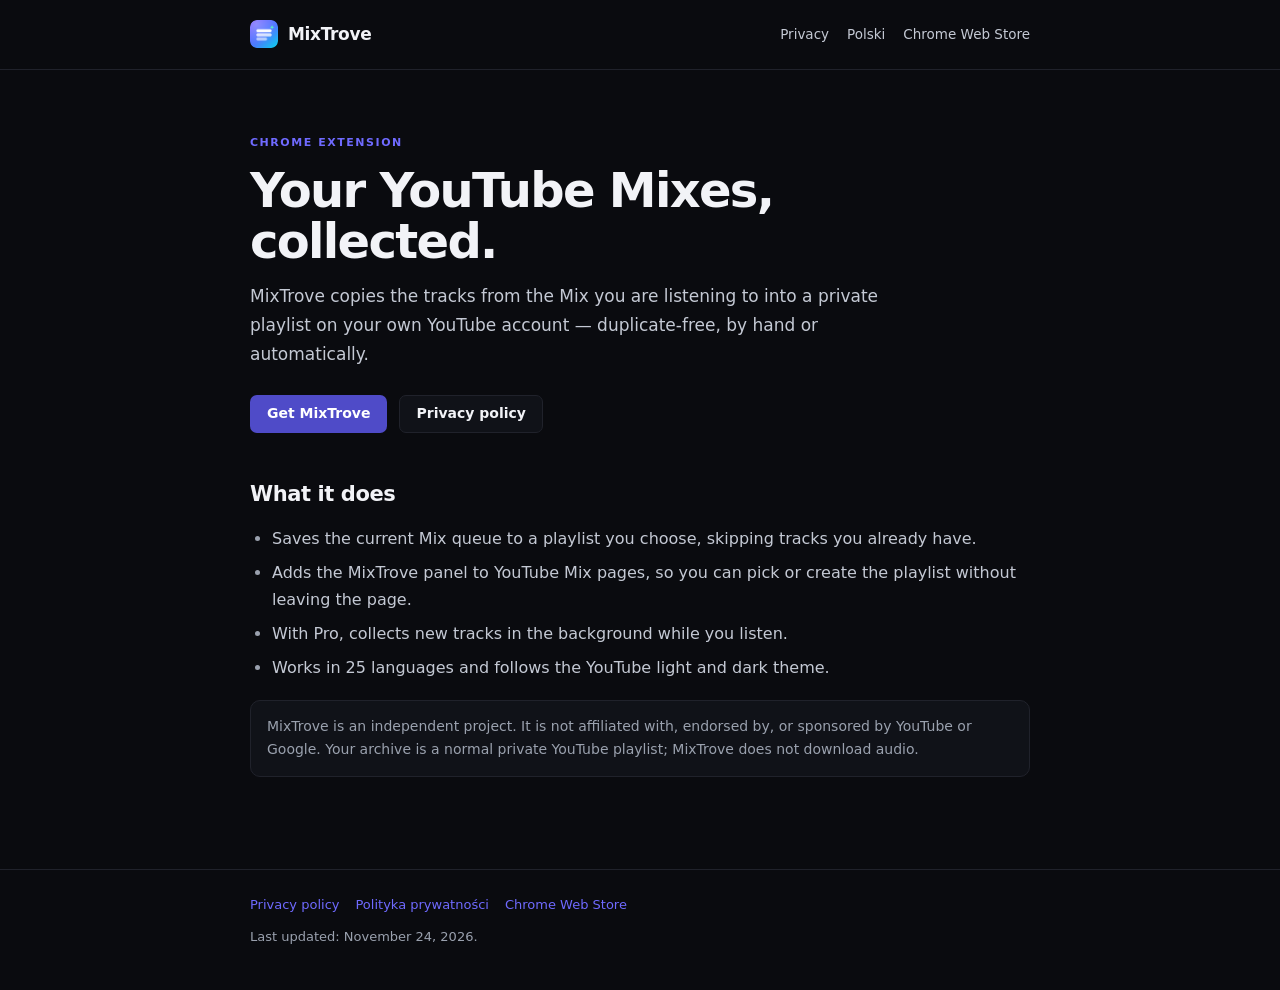
==== index.html @ 8b5be4e7 "Add MixTrove product page and privacy policy (EN/PL)" ====
<!DOCTYPE html>
<html lang="en">
<head>
  <meta charset="utf-8">
  <meta name="viewport" content="width=device-width, initial-scale=1">
  <title>MixTrove — Your YouTube Mixes, collected</title>
  <meta name="description" content="MixTrove archives tracks from YouTube Mixes into one duplicate-free private playlist on your own account, manually or automatically.">
  <meta name="theme-color" content="#0a0b0f">
  <link rel="icon" href="assets/icon-128.png">
  <link rel="stylesheet" href="assets/site.css">
</head>
<body>
  <header class="site-header">
    <div class="wrap">
      <a class="brand" href="./">
        <img src="assets/icon-128.png" alt="" width="28" height="28">
        MixTrove
      </a>
      <nav class="site-nav" aria-label="Site">
        <a href="privacy.html">Privacy</a>
        <a href="privacy-pl.html" lang="pl" hreflang="pl">Polski</a>
        <a href="https://chromewebstore.google.com/detail/amgdkimmkgfmkdnclchmcbdaafkgflih">Chrome Web Store</a>
      </nav>
    </div>
  </header>

  <main class="wrap">
    <p class="eyebrow">Chrome extension</p>
    <h1>Your YouTube Mixes, collected.</h1>
    <p class="lede">MixTrove copies the tracks from the Mix you are listening to into a private playlist on your own YouTube account — duplicate-free, by hand or automatically.</p>

    <div class="actions">
      <a class="button primary" href="https://chromewebstore.google.com/detail/amgdkimmkgfmkdnclchmcbdaafkgflih">Get MixTrove</a>
      <a class="button" href="privacy.html">Privacy policy</a>
    </div>

    <section>
      <h2>What it does</h2>
      <ul>
        <li>Saves the current Mix queue to a playlist you choose, skipping tracks you already have.</li>
        <li>Adds the MixTrove panel to YouTube Mix pages, so you can pick or create the playlist without leaving the page.</li>
        <li>With Pro, collects new tracks in the background while you listen.</li>
        <li>Works in 25 languages and follows the YouTube light and dark theme.</li>
      </ul>
      <p class="note">MixTrove is an independent project. It is not affiliated with, endorsed by, or sponsored by YouTube or Google. Your archive is a normal private YouTube playlist; MixTrove does not download audio.</p>
    </section>
  </main>

  <footer>
    <div class="wrap">
      <div class="footer-links">
        <a href="privacy.html">Privacy policy</a>
        <a href="privacy-pl.html" lang="pl">Polityka prywatności</a>
        <a href="https://chromewebstore.google.com/detail/amgdkimmkgfmkdnclchmcbdaafkgflih">Chrome Web Store</a>
      </div>
      <p>Last updated: November 24, 2026.</p>
    </div>
  </footer>
</body>
</html>
---- assets/site.css ----
:root {
  color-scheme: dark;
  --bg: #0a0b0f;
  --surface: #101218;
  --text: #f2f3f7;
  --muted: #9aa1ae;
  --muted-strong: #c4c9d4;
  --line: #20222b;
  --accent: #6f6aff;
  --accent-soft: rgba(111, 106, 255, 0.12);
  --max: 780px;
}

* { box-sizing: border-box; }

html { scroll-behavior: smooth; }

body {
  margin: 0;
  background: var(--bg);
  color: var(--text);
  font-family: "Segoe UI", Roboto, system-ui, -apple-system, sans-serif;
  font-size: 16px;
  line-height: 1.7;
}

a {
  color: var(--accent);
  text-decoration: none;
}

a:hover { text-decoration: underline; }

a:focus-visible,
button:focus-visible {
  outline: 2px solid var(--accent);
  outline-offset: 3px;
  border-radius: 3px;
}

.wrap {
  width: min(var(--max), calc(100% - 48px));
  margin-inline: auto;
}

.site-header {
  border-bottom: 1px solid var(--line);
}

.site-header .wrap {
  display: flex;
  align-items: center;
  justify-content: space-between;
  gap: 20px;
  padding: 20px 0;
}

.brand {
  display: inline-flex;
  align-items: center;
  gap: 10px;
  color: var(--text);
  font-size: 17px;
  font-weight: 650;
  letter-spacing: -0.02em;
}

.brand:hover { text-decoration: none; }

.brand img {
  width: 28px;
  height: 28px;
  border-radius: 7px;
}

.site-nav {
  display: flex;
  align-items: center;
  gap: 18px;
  font-size: 13.5px;
  color: var(--muted);
}

.site-nav a { color: var(--muted-strong); }

main {
  padding: 64px 0 80px;
}

.eyebrow {
  margin: 0 0 12px;
  color: var(--accent);
  font-size: 11px;
  font-weight: 650;
  letter-spacing: 0.14em;
  text-transform: uppercase;
}

h1 {
  margin: 0 0 14px;
  font-size: clamp(34px, 5.4vw, 48px);
  line-height: 1.08;
  letter-spacing: -0.035em;
  font-weight: 680;
}

.lede {
  margin: 0;
  max-width: 62ch;
  color: var(--muted-strong);
  font-size: 17px;
}

.meta {
  margin: 18px 0 0;
  color: var(--muted);
  font-size: 13.5px;
}

.summary {
  margin: 36px 0 12px;
  padding: 20px 22px;
  border: 1px solid var(--line);
  border-left: 3px solid var(--accent);
  border-radius: 0 10px 10px 0;
  background: var(--surface);
  color: var(--muted-strong);
}

.summary p { margin: 0; }

.summary p + p { margin-top: 10px; }

section { margin-top: 44px; }

h2 {
  margin: 0 0 12px;
  font-size: 21px;
  letter-spacing: -0.02em;
  font-weight: 640;
}

h3 {
  margin: 26px 0 8px;
  font-size: 16px;
  font-weight: 640;
}

p { margin: 12px 0; color: var(--muted-strong); }

ul {
  margin: 12px 0;
  padding-left: 22px;
  color: var(--muted-strong);
}

li { margin: 7px 0; }

li::marker { color: var(--muted); }

strong { color: var(--text); font-weight: 620; }

.data-table {
  margin: 16px 0 0;
  border: 1px solid var(--line);
  border-radius: 10px;
  overflow: hidden;
}

.data-row {
  display: grid;
  grid-template-columns: 210px 1fr;
  gap: 18px;
  padding: 14px 18px;
  border-top: 1px solid var(--line);
  font-size: 14.5px;
  color: var(--muted-strong);
}

.data-row:first-child { border-top: 0; }

.data-row dt {
  color: var(--text);
  font-weight: 600;
}

.data-row dd { margin: 0; }

code {
  padding: 1px 5px;
  border-radius: 4px;
  background: #171a22;
  color: #d5d8e2;
  font-size: 0.92em;
}

.note {
  margin-top: 18px;
  padding: 14px 16px;
  border: 1px solid var(--line);
  border-radius: 10px;
  background: var(--surface);
  color: var(--muted);
  font-size: 14px;
}

.actions {
  display: flex;
  flex-wrap: wrap;
  gap: 12px;
  margin-top: 26px;
}

.button {
  display: inline-flex;
  align-items: center;
  justify-content: center;
  min-height: 38px;
  padding: 0 16px;
  border: 1px solid var(--line);
  border-radius: 7px;
  background: var(--surface);
  color: var(--text);
  font-size: 14px;
  font-weight: 600;
}

.button:hover {
  text-decoration: none;
  border-color: #343846;
}

.button.primary {
  border-color: transparent;
  background: #4f4bc8;
  color: #fff;
}

.button.primary:hover { background: #5b57d4; }

footer {
  border-top: 1px solid var(--line);
  padding: 24px 0 36px;
  color: var(--muted);
  font-size: 13px;
}

footer p { margin: 6px 0; color: var(--muted); }

.footer-links {
  display: flex;
  flex-wrap: wrap;
  gap: 16px;
  margin-bottom: 10px;
}

@media (max-width: 620px) {
  .wrap { width: calc(100% - 36px); }
  main { padding-top: 44px; }
  .site-header .wrap { flex-direction: column; align-items: flex-start; gap: 12px; }
  .data-row { grid-template-columns: 1fr; gap: 4px; }
  .summary { padding: 16px 16px; }
}
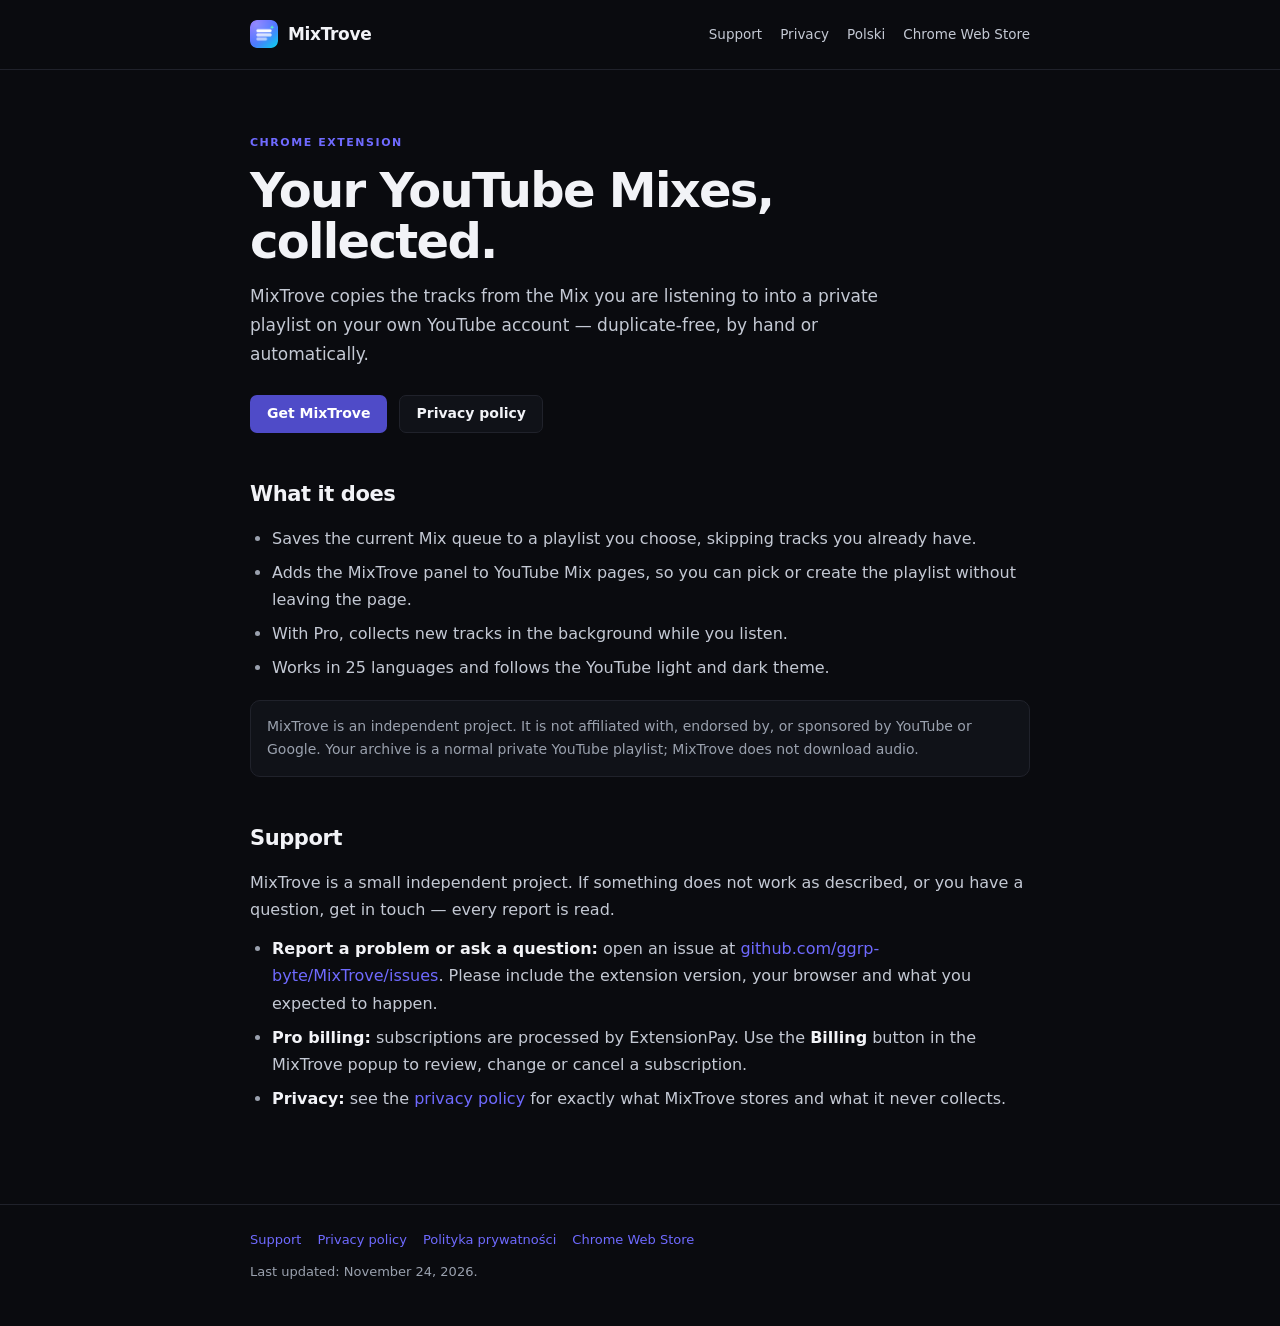
==== commit 35a9bbdb: "Add support section with #support anchor" ====
--- a/index.html
+++ b/index.html
@@ -17,6 +17,7 @@
         MixTrove
       </a>
       <nav class="site-nav" aria-label="Site">
+        <a href="#support">Support</a>
         <a href="privacy.html">Privacy</a>
         <a href="privacy-pl.html" lang="pl" hreflang="pl">Polski</a>
         <a href="https://chromewebstore.google.com/detail/amgdkimmkgfmkdnclchmcbdaafkgflih">Chrome Web Store</a>
@@ -44,11 +45,22 @@
       </ul>
       <p class="note">MixTrove is an independent project. It is not affiliated with, endorsed by, or sponsored by YouTube or Google. Your archive is a normal private YouTube playlist; MixTrove does not download audio.</p>
     </section>
+
+    <section id="support">
+      <h2>Support</h2>
+      <p>MixTrove is a small independent project. If something does not work as described, or you have a question, get in touch — every report is read.</p>
+      <ul>
+        <li><strong>Report a problem or ask a question:</strong> open an issue at <a href="https://github.com/ggrp-byte/MixTrove/issues">github.com/ggrp-byte/MixTrove/issues</a>. Please include the extension version, your browser and what you expected to happen.</li>
+        <li><strong>Pro billing:</strong> subscriptions are processed by ExtensionPay. Use the <strong>Billing</strong> button in the MixTrove popup to review, change or cancel a subscription.</li>
+        <li><strong>Privacy:</strong> see the <a href="privacy.html">privacy policy</a> for exactly what MixTrove stores and what it never collects.</li>
+      </ul>
+    </section>
   </main>
 
   <footer>
     <div class="wrap">
       <div class="footer-links">
+        <a href="#support">Support</a>
         <a href="privacy.html">Privacy policy</a>
         <a href="privacy-pl.html" lang="pl">Polityka prywatności</a>
         <a href="https://chromewebstore.google.com/detail/amgdkimmkgfmkdnclchmcbdaafkgflih">Chrome Web Store</a>
